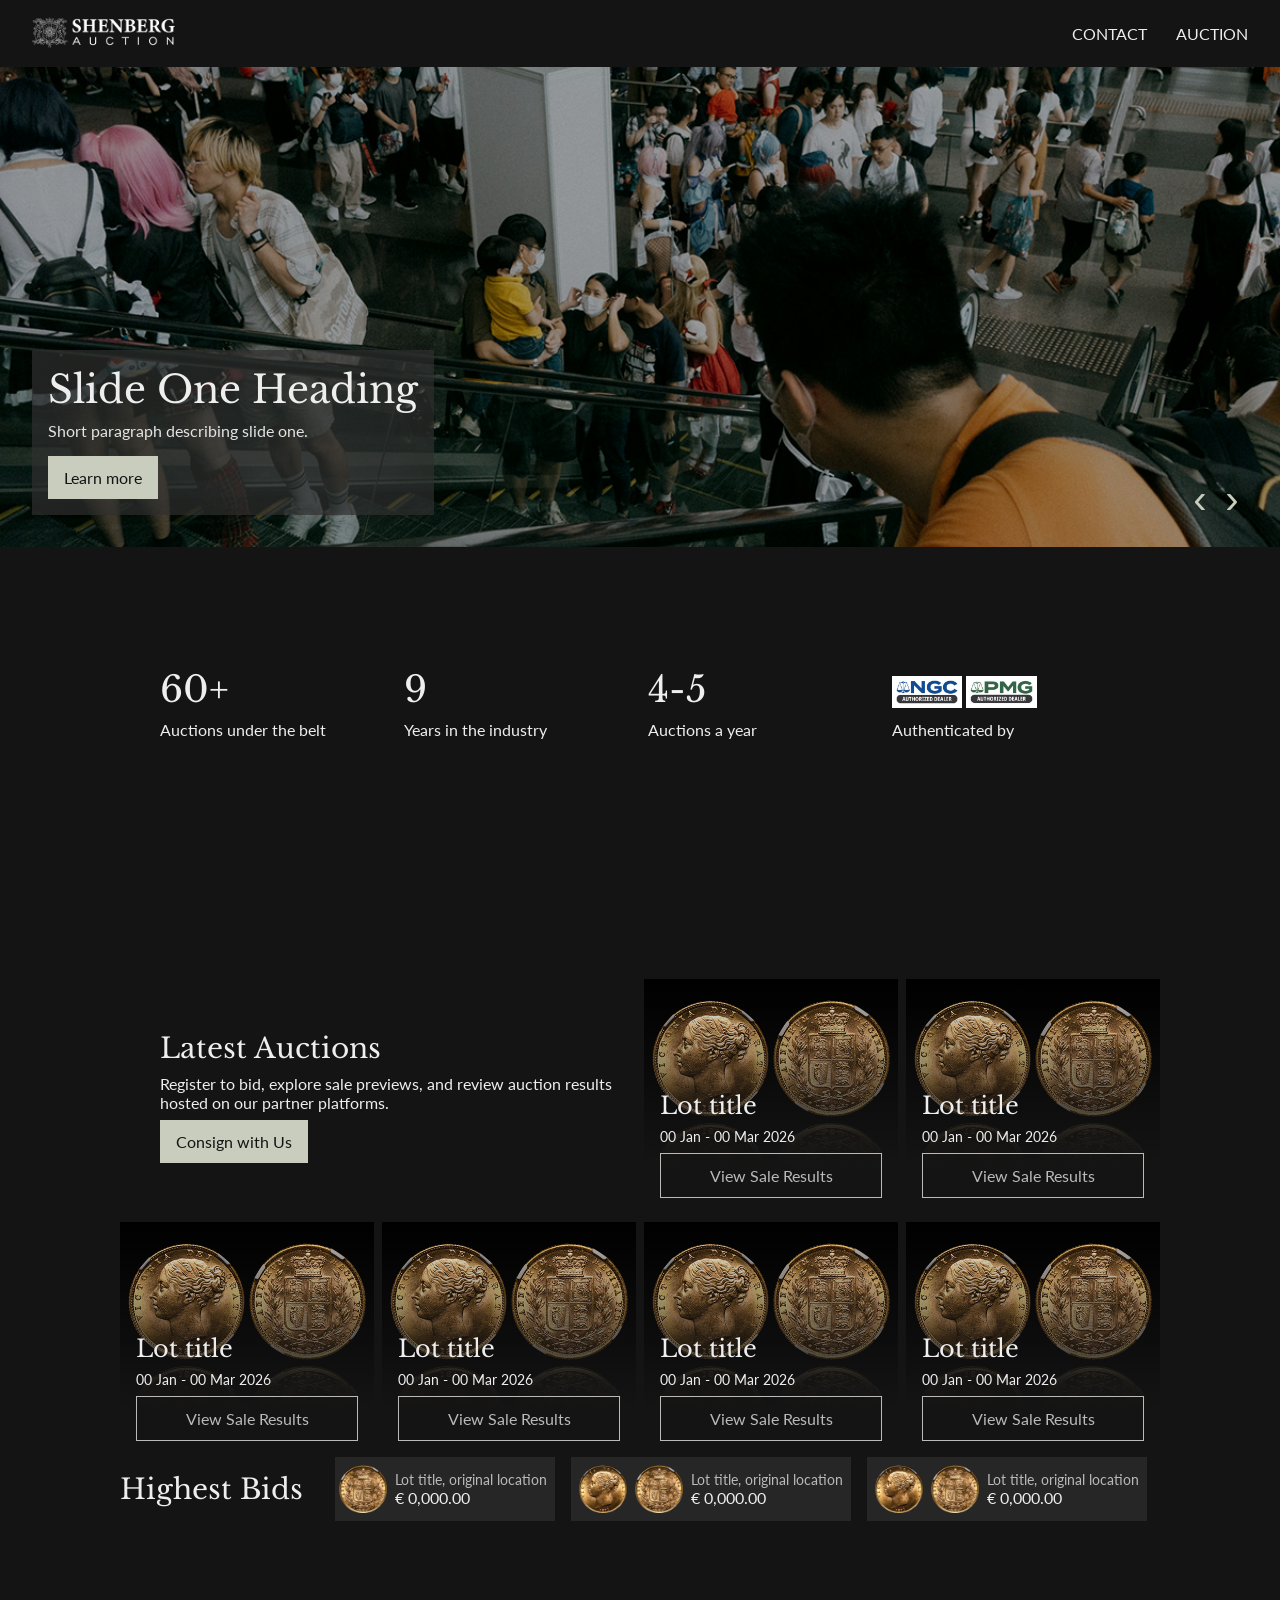
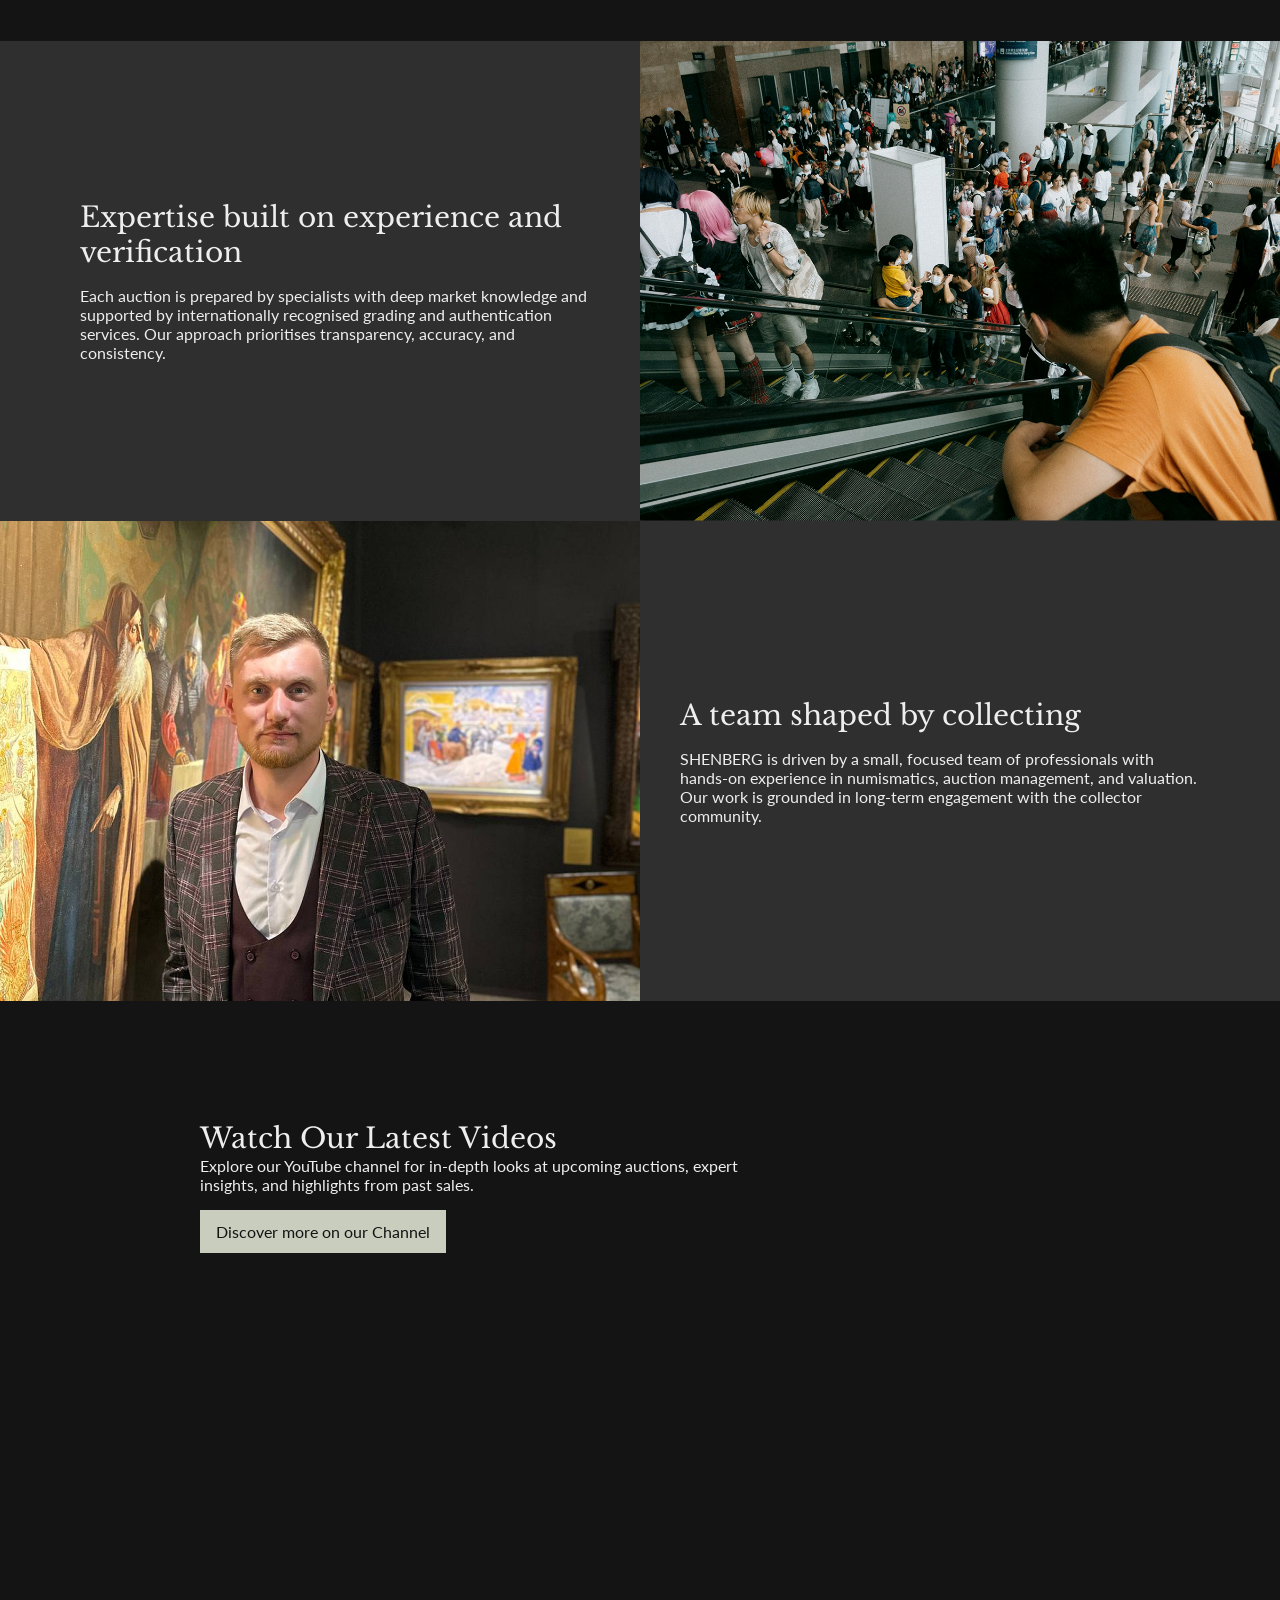
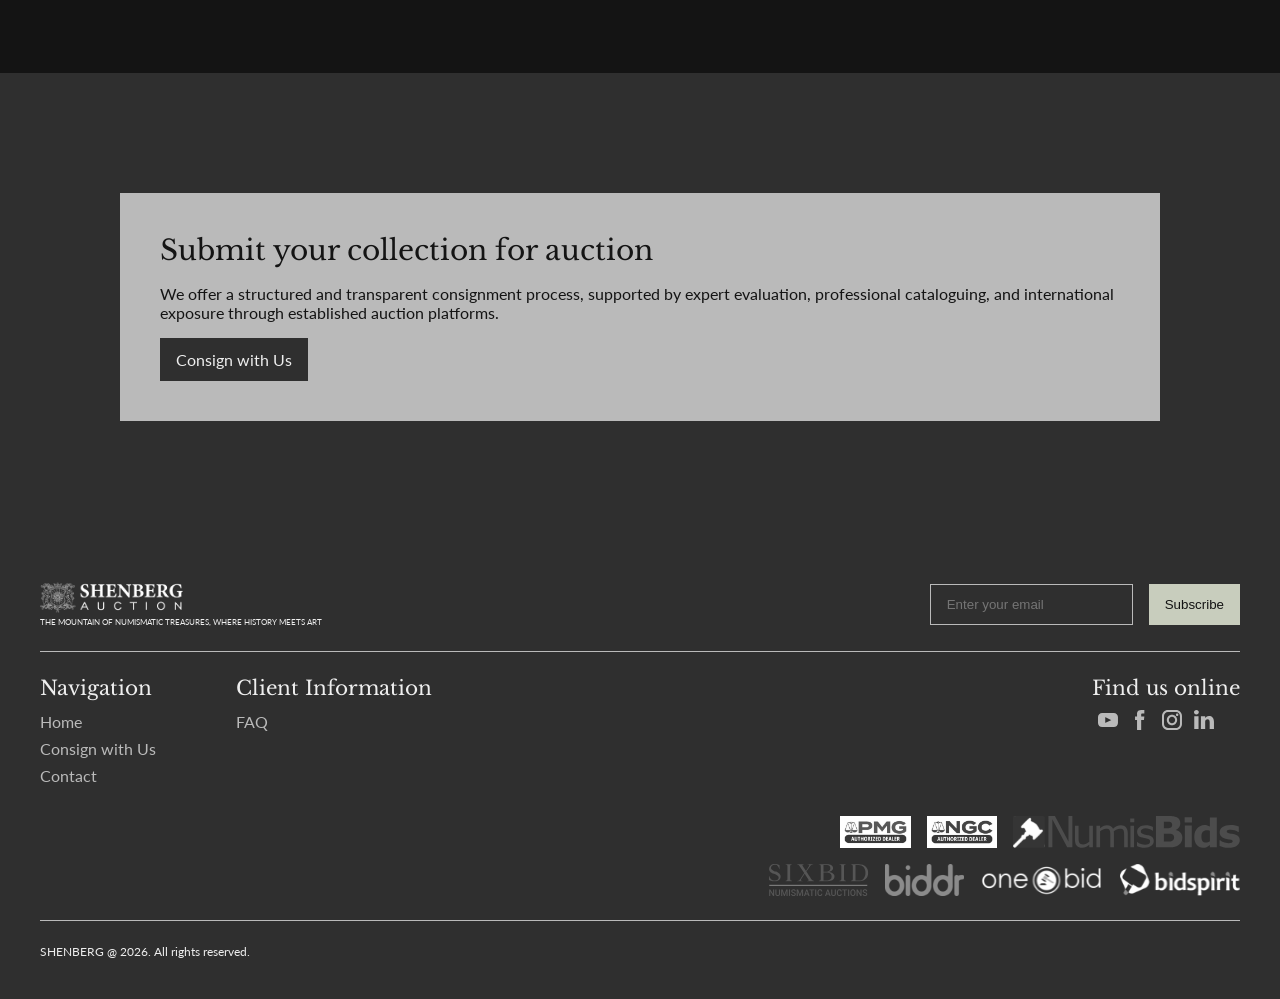
==== index.html @ 80718fc0 "first commit" ====
<!doctype html>
<html lang="en">
  <head>
    <meta charset="UTF-8" />
    <meta name="viewport" content="width=device-width, initial-scale=1.0" />
    <title>SHENBERG Auction - Home page</title>

    <link rel="stylesheet" href="/assets/stylesheet.css" />
    <link rel="stylesheet" href="/assets/home.css" />

    <script src="/assets/index.js" defer></script>
  </head>
  <body>
    <nav>
      <a href="/index.html">
        <img
          src="/assets/images/shenberg-logo.png"
          class="logo"
          alt="SHENBERG Auction Logo"
        />
      </a>
      <div>
        <a class="menu-link" href="/contact.html">Contact</a>
        <a
          class="menu-link"
          href="https://auction.coinstore.lv/"
          target="_blank"
          rel="noopener noreferrer"
          >Auction</a
        >
      </div>
    </nav>

    <!-- head banner slider -->
    <section class="banner-sec">
      <div class="slider" aria-roledescription="carousel">
        <div class="slides">
          <div class="slide">
            <div class="slide-content">
              <h2>Slide One Heading</h2>
              <p>Short paragraph describing slide one.</p>
              <a class="btn btn-light" href="/contact.html">Learn more</a>
            </div>
          </div>

          <div class="slide">
            <div class="slide-content">
              <h2>Slide Two Heading</h2>
              <p>Short paragraph describing slide two.</p>
              <a class="btn btn-light" href="/contact.html">Learn more</a>
            </div>
          </div>

          <div class="slide">
            <div class="slide-content">
              <h2>Slide Three Heading</h2>
              <p>Short paragraph describing slide three.</p>
              <a class="btn btn-light" href="/contact.html">Read More</a>
            </div>
          </div>
        </div>
        <div class="">
          <button class="arrow prev" aria-label="Previous slide">‹</button>
          <button class="arrow next" aria-label="Next slide">›</button>
        </div>
      </div>
    </section>
    <!-- marketing facts -->
    <section class="marketing-sec">
      <div class="marketing-wrapper max-width">
        <div>
          <h2>60+</h2>
          <p>Auctions under the belt</p>
        </div>
        <div>
          <h2>9</h2>
          <p>Years in the industry</p>
        </div>
        <div>
          <h2>4-5</h2>
          <p>Auctions a year</p>
        </div>
        <div>
          <div>
            <img class="auth-img" src="/assets/images/ngc-logo.png" alt="" />
            <img class="auth-img" src="/assets/images/pmg-logo.png" alt="" />
          </div>
          <p>Authenticated by</p>
        </div>
      </div>
    </section>
    <!-- latest auctions -->
    <section class="latest-auctions-sec">
      <div class="auctions max-width">
        <div class="auctions-desc">
          <h3>Latest Auctions</h3>
          <p>
            Register to bid, explore sale previews, and review auction results
            hosted on our partner platforms.
          </p>
          <a class="btn btn-light" href="/contact.html">Consign with Us</a>
        </div>
        <div class="auction-card">
          <div class="card-contents">
            <h4>Lot title</h4>
            <p class="date">00 Jan - 00 Mar 2026</p>
            <a class="btn btn-bordered" href="#">View Sale Results</a>
          </div>
        </div>
        <div class="auction-card">
          <div class="card-contents">
            <h4>Lot title</h4>
            <p class="date">00 Jan - 00 Mar 2026</p>
            <a class="btn btn-bordered" href="#">View Sale Results</a>
          </div>
        </div>
        <div class="auction-card">
          <div class="card-contents">
            <h4>Lot title</h4>
            <p class="date">00 Jan - 00 Mar 2026</p>
            <a class="btn btn-bordered" href="#">View Sale Results</a>
          </div>
        </div>
        <div class="auction-card">
          <div class="card-contents">
            <h4>Lot title</h4>
            <p class="date">00 Jan - 00 Mar 2026</p>
            <a class="btn btn-bordered" href="#">View Sale Results</a>
          </div>
        </div>
        <div class="auction-card">
          <div class="card-contents">
            <h4>Lot title</h4>
            <p class="date">00 Jan - 00 Mar 2026</p>
            <a class="btn btn-bordered" href="#">View Sale Results</a>
          </div>
        </div>
        <div class="auction-card">
          <div class="card-contents">
            <h4>Lot title</h4>
            <p class="date">00 Jan - 00 Mar 2026</p>
            <a class="btn btn-bordered" href="#">View Sale Results</a>
          </div>
        </div>
      </div>
      <!-- highest bids -->
      <div class="highest-bids-sec max-width">
        <h3>Highest Bids</h3>
        <div class="bid-slider" id="bidSlider">
          <div class="bid-card">
            <img src="assets/images/coin-front.png" alt="" />
            <img src="assets/images/coin-back.png" alt="" />
            <div class="lot-info">
              <p class="sm-grey">Lot title, original location</p>
              <p>€ 0,000.00</p>
            </div>
          </div>
          <div class="bid-card">
            <img src="assets/images/coin-front.png" alt="" />
            <img src="assets/images/coin-back.png" alt="" />
            <div class="lot-info">
              <p class="sm-grey">Lot title, original location</p>
              <p>€ 0,000.00</p>
            </div>
          </div>
          <div class="bid-card">
            <img src="assets/images/coin-front.png" alt="" />
            <img src="assets/images/coin-back.png" alt="" />
            <div class="lot-info">
              <p class="sm-grey">Lot title, original location</p>
              <p>€ 0,000.00</p>
            </div>
          </div>
          <div class="bid-card">
            <img src="assets/images/coin-front.png" alt="" />
            <img src="assets/images/coin-back.png" alt="" />
            <div class="lot-info">
              <p class="sm-grey">Lot title, original location</p>
              <p>€ 0,000.00</p>
            </div>
          </div>
          <div class="bid-card">
            <img src="assets/images/coin-front.png" alt="" />
            <img src="assets/images/coin-back.png" alt="" />
            <div class="lot-info">
              <p class="sm-grey">Lot title, original location</p>
              <p>€ 0,000.00</p>
            </div>
          </div>
          <div class="bid-card">
            <img src="assets/images/coin-front.png" alt="" />
            <img src="assets/images/coin-back.png" alt="" />
            <div class="lot-info">
              <p class="sm-grey">Lot title, original location</p>
              <p>€ 0,000.00</p>
            </div>
          </div>
          <div class="bid-card">
            <img src="assets/images/coin-front.png" alt="" />
            <img src="assets/images/coin-back.png" alt="" />
            <div class="lot-info">
              <p class="sm-grey">Lot title, original location</p>
              <p>€ 0,000.00</p>
            </div>
          </div>
        </div>
      </div>

      <div class="bids-wrapper"></div>
    </section>
    <!-- company information -->
    <section class="company-info-sec">
      <div class="info-row">
        <div class="info-wrapper left-aligned">
          <h3>Expertise built on experience and verification</h3>
          <p>
            Each auction is prepared by specialists with deep market knowledge
            and supported by internationally recognised grading and
            authentication services. Our approach prioritises transparency,
            accuracy, and consistency.
          </p>
        </div>
        <div class="info-img-wrapper">
          <img class="info-img" src="assets/images/placeholder.png" alt="" />
        </div>
      </div>
      <div class="info-row">
        <div class="info-img-wrapper">
          <img class="info-img" src="assets/images/Rihard-photo.png" alt="" />
        </div>
        <div class="info-wrapper right-aligned">
          <h3>A team shaped by collecting</h3>
          <p>
            SHENBERG is driven by a small, focused team of professionals with
            hands-on experience in numismatics, auction management, and
            valuation. Our work is grounded in long-term engagement with the
            collector community.
          </p>
        </div>
      </div>
    </section>
    <!-- youtube videos -->
    <section class="youtube-videos-sec">
      <div class="yt-videos-wrapper max-width">
        <div class="yt-desc-wrapper">
          <h3>Watch Our Latest Videos</h3>
          <p>
            Explore our YouTube channel for in-depth looks at upcoming auctions,
            expert insights, and highlights from past sales.
          </p>
          <a class="btn btn-light" href="/contact.html"
            >Discover more on our Channel</a
          >
        </div>
        <div class="video-snippet-wrapper">
          <iframe
            src="https://www.youtube.com/embed/ZHNC6izIg6c?si=sYlasyvZeLrgYnhB&amp;controls=0"
            title="YouTube video player"
            frameborder="0"
            allow="
              accelerometer;
              autoplay;
              clipboard-write;
              encrypted-media;
              gyroscope;
              picture-in-picture;
              web-share;
            "
            referrerpolicy="strict-origin-when-cross-origin"
            allowfullscreen
          ></iframe>
        </div>
        <div class="video-snippet-wrapper">
          <iframe
            src="https://www.youtube.com/embed/eyvpn9r1FHo?si=mglhvfYnl5RnS8dA&amp;controls=0"
            title="YouTube video player"
            frameborder="0"
            allow="
              accelerometer;
              autoplay;
              clipboard-write;
              encrypted-media;
              gyroscope;
              picture-in-picture;
              web-share;
            "
            referrerpolicy="strict-origin-when-cross-origin"
            allowfullscreen
          ></iframe>
        </div>
        <div class="video-snippet-wrapper">
          <iframe
            src="https://www.youtube.com/embed/p92a-l9Dnpk?si=xdqcbHHra8RPSrEC&amp;controls=0"
            title="YouTube video player"
            frameborder="0"
            allow="
              accelerometer;
              autoplay;
              clipboard-write;
              encrypted-media;
              gyroscope;
              picture-in-picture;
              web-share;
            "
            referrerpolicy="strict-origin-when-cross-origin"
            allowfullscreen
          ></iframe>
        </div>
        <div class="video-snippet-wrapper">
          <iframe
            src="https://www.youtube.com/embed/kQdUKPJje2Y?si=yzWNK1DUfRvFGcFz&amp;controls=0"
            title="YouTube video player"
            frameborder="0"
            allow="
              accelerometer;
              autoplay;
              clipboard-write;
              encrypted-media;
              gyroscope;
              picture-in-picture;
              web-share;
            "
            referrerpolicy="strict-origin-when-cross-origin"
            allowfullscreen
          ></iframe>
        </div>
        <!-- <div class="video-snippet-wrapper">
          <iframe
            src="https://www.youtube.com/watch?v=ZHNC6izIg6c"
            frameborder="0"
          ></iframe>
        </div>
        <div class="video-snippet-wrapper">
          <iframe
            src="https://www.youtube.com/watch?v=ZHNC6izIg6c"
            frameborder="0"
          ></iframe>
        </div>
        <div class="video-snippet-wrapper">
          <iframe
            src="https://www.youtube.com/watch?v=ZHNC6izIg6c"
            frameborder="0"
          ></iframe>
        </div> -->
      </div>
    </section>
    <!-- cta -->
    <section class="cta-sec">
      <div class="cta-wrapper max-width">
        <h3>Submit your collection for auction</h3>
        <p>
          We offer a structured and transparent consignment process, supported
          by expert evaluation, professional cataloguing, and international
          exposure through established auction platforms.
        </p>
        <a class="btn btn-dark" href="/contact.html">Consign with Us</a>
      </div>
    </section>

    <!-- footer -->
    <footer>
      <div class="footer-top">
        <div class="footer-logo-wrapper">
          <img
            src="assets/images/shenberg-logo.png"
            class="logo"
            alt="Shenberg Logo"
          />
          <p class="slogan">
            The mountain of numismatic treasures, where history meets art
          </p>
        </div>
        <div class="footer-email-wrapper">
          <p></p>
          <form action="#" class="footer-form">
            <input
              type="email"
              placeholder="Enter your email"
              class="email-input"
            />
            <input type="submit" value="Subscribe" class="btn btn-light" />
          </form>
        </div>
      </div>
      <div class="divider"></div>
      <div class="footer-nav">
        <div class="footer-nav-left">
          <div class="footer-nav-links">
            <h5>Navigation</h5>
            <a href="/index.html">Home</a>
            <a href="/consign.html">Consign with Us</a>
            <a href="/contact.html">Contact</a>
          </div>
          <div class="footer-nav-links">
            <h5>Client Information</h5>
            <a href="/faq.html">FAQ</a>
          </div>
        </div>
        <div class="footer-nav-right">
          <div class="social-links">
            <h5>Find us online</h5>
            <div>
              <a
                href="https://www.youtube.com/@shenberg_auction "
                target="_blank"
                rel="noopener noreferrer"
              >
                <img src="assets/images/socials/youtube.svg" alt="" />
              </a>
              <a
                href="https://www.facebook.com/coinmk"
                target="_blank"
                rel="noopener noreferrer"
              >
                <img src="assets/images/socials/facebook.svg" alt="" />
              </a>
              <a
                href="https://www.instagram.com/shenberg_auction/"
                target="_blank"
                rel="noopener noreferrer"
              >
                <img src="assets/images/socials/instagram.svg" alt="" />
              </a>
              <a
                href="https://www.linkedin.com/company/shenberg-auction/ "
                target="_blank"
                rel="noopener noreferrer"
              >
                <img src="assets/images/socials/linkedin.svg" alt="" />
              </a>
            </div>
          </div>
          <div class="footer-company-logos">
            <img src="assets/images/pmg-logo.png" alt="" />
            <img src="assets/images/ngc-logo.png" alt="" />
            <img src="assets/images/socials/numisbids-logo.svg" alt="" />
            <img src="assets/images/socials/sixbid-logo.svg" alt="" />
            <img src="assets/images/socials/biddr-logo.svg" alt="" />
            <img src="assets/images/socials/onebid-logo.svg" alt="" />
            <img src="assets/images/socials/bidspirit-logo.svg" alt="" />
          </div>
        </div>
      </div>
      <div class="divider"></div>
      <div class="footer-bottom">
        <p>SHENBERG @ 2026. All rights reserved.</p>
      </div>
    </footer>
  </body>
</html>
---- assets/stylesheet.css ----
@import url("https://fonts.googleapis.com/css2?family=Lato:ital,wght@0,100;0,300;0,400;0,700;0,900;1,100;1,300;1,400;1,700;1,900&family=Libre+Baskerville:ital,wght@0,400..700;1,400..700&display=swap");

:root {
  --primary-white: #eeeeee;
  --primary-black: #141414;
  --dark-grey: #2f2f2f;
  --light-grey: #bababa;
  --light-green: #c8cdbd;
  --grey-see-through: #2f2f2faf;

  --ff-heading: "Libre Baskerville", serif;
  --ff-body: "Lato", sans-serif;
}

* {
  margin: 0;
  padding: 0;
  box-sizing: border-box;
  text-decoration: none;
  border: none;
  background: none;
  border-radius: 0;
}

h1,
h2,
h3,
h4,
h5,
h6 {
  font-family: var(--ff-heading);
  color: var(--primary-white);
  font-weight: 400;
}

h1 {
  font-size: 3.75rem;
}

h2 {
  font-size: 2.25rem;
}

h3 {
  font-size: 1.75rem;
}

h4 {
  font-size: 1.5rem;
}

h5 {
  font-size: 1.25rem;
}

p,
span,
a,
li {
  font-size: 1rem;
  font-family: var(--ff-body);
  color: var(--primary-white);
}

.light {
  color: var(--light-green);
}

.dark {
  color: var(--primary-black);
}

nav {
  display: flex;
  justify-content: space-between;
  align-items: center;
  padding: 1rem 2rem;
  background-color: var(--primary-black);

  font-family: var(--ff-heading);
}

.logo {
  height: 2rem;
  width: auto;
}

.menu-link {
  text-transform: uppercase;
  color: var(--primary-white);
  margin-left: 1.5rem;
}

header {
  display: flex;
  flex-direction: column;
  gap: 1rem;
}

section {
  width: 100%;
}

.max-width {
  max-width: 1200px;
  margin: 0 auto;
}

.btn {
  display: flex;
  justify-content: center;
  align-items: center;
  padding: 0.75rem 1rem;
  text-decoration: none;
  width: fit-content;
}

.btn-light {
  background: var(--light-green);
  color: var(--primary-black);
}

.btn-dark {
  background: var(--dark-grey);
  color: var(--primary-white);
}

.btn-bordered {
  background-color: transparent;
  border: 1px solid var(--light-grey);
  color: var(--light-grey);
}

.sm-grey {
  color: var(--light-grey);
  font-size: 0.875rem;
}

footer {
  background-color: var(--dark-grey);
  padding: 2.5rem;
}

.footer-form {
  display: flex;
  gap: 1rem;
}

.email-input {
  padding: 0.75rem 1rem;
  width: 100%;
  background-color: transparent;
  border: 1px solid var(--light-grey);
  color: var(--primary-white);
}

.divider {
  height: 0.5px;
  width: 100%;
  background-color: var(--light-grey);
  margin: 1.5rem 0;
}

.footer-top {
  display: flex;
  justify-content: space-between;
  align-items: center;
}

.slogan {
  text-transform: uppercase;
  font-size: 0.5rem;
}

.footer-nav {
  display: flex;
  justify-content: space-between;
}

.footer-nav-left {
  display: flex;
  gap: 5rem;
}

.footer-nav-links {
  display: flex;
  flex-direction: column;
  > h5 {
    margin-bottom: 0.75rem;
  }

  > a {
    margin-bottom: 0.5rem;
    color: var(--light-grey);
  }
}

.footer-nav-right {
  display: flex;
  flex-direction: column;
  align-items: flex-end;

  gap: 5rem;
  max-width: 480px;
  margin-left: 2.5rem;
}

.social-links {
  display: flex;
  flex-direction: column;
  width: fit-content;

  > h5 {
    margin-bottom: 0.5rem;
    width: fit-content;
  }

  > div {
    width: fit-content;

    > a > img {
      height: 1.5rem;
      width: auto;
      margin-left: 0.25rem;
    }
  }
}

.footer-company-logos {
  display: flex;
  flex-wrap: wrap;
  gap: 1rem;
  justify-content: flex-end;

  > img {
    height: 2rem;
    width: auto;
    filter: grayscale(100%);
  }
  > img:hover {
    filter: grayscale(0%);
  }
}

.footer-bottom {
  > p {
    font-size: 0.75rem;
  }
}
---- assets/home.css ----
/* Banner slider styles */
.banner-sec {
  width: 100%;
}

.slider {
  position: relative;
  overflow: hidden;
  height: 30rem;
  min-height: 320px;
}

.slides {
  display: flex;
  width: 100%;
  height: 100%;
  transition: transform 0.6s ease-in-out;
}

.slide {
  flex: 0 0 100%;
  background-image: url("/assets/images/placeholder.png");
  background-repeat: no-repeat;
  background-size: cover;
  background-position: center;
  position: relative;
  display: flex;
  align-items: end;
  padding: 2rem;
}

.slide::before {
  content: "";
  position: absolute;
  inset: 0;
  background: rgba(0, 0, 0, 0.35);
}

.slide-content {
  position: relative;
  z-index: 2;
  max-width: 720px;
  padding: 1rem;
  color: var(--primary-white);
  background-color: var(--grey-see-through);

  display: flex;
  flex-direction: column;
}

.slide-content h2 {
  font-size: clamp(1.5rem, 3vw, 2.5rem);
  margin-bottom: 0.5rem;
}

.slide-content p {
  margin-bottom: 1rem;
  color: var(--primary-white);
  opacity: 0.95;
}

.arrow {
  position: absolute;
  bottom: 2rem;
  right: 2rem;
  z-index: 3;
  color: var(--light-green);
  width: 2rem;
  height: 2rem;
  display: flex;
  align-items: center;
  justify-content: center;
  cursor: pointer;
  font-size: 2.5rem;
}

.arrow.prev {
  right: 4rem;
}

.arrow.next {
  right: 2rem;
}

@media (max-width: 720px) {
  .slide-content {
    padding: 1rem;
    margin-left: 4%;
  }
  .arrow {
    /* width: 38px;
    height: 38px;
    font-size: 1.25rem; */
  }
  .slider {
    height: 46vh;
  }
}

/* marketing section */

.marketing-sec {
  background-image: url("/assets/images/bg-pattern-light.png");
  background-color: var(--primary-black);
  background-size: cover;
}

.marketing-wrapper {
  display: grid;
  grid-template-columns: repeat(4, 1fr);
  gap: 1rem;
  padding: 7.5rem;

  > div {
    display: flex;
    flex-direction: column;
    gap: 0.5rem;
    justify-content: flex-end;
  }
}

.auth-img {
  height: 2rem;
}

/* latest auctions section */
.latest-auctions-sec {
  background-color: var(--primary-black);
  padding: 7.5rem;
}

.auctions {
  display: grid;
  grid-template-columns: repeat(4, 1fr);
  justify-content: space-between;
  gap: 0.5rem;
  align-items: center;
}

.auctions-desc {
  display: flex;
  flex-direction: column;
  gap: 0.5rem;
  padding-left: 2.5rem;

  grid-column: span 2;
}

.auction-card {
  background:
    linear-gradient(180deg, rgba(20, 20, 20, 0) 0%, #141414 79.33%),
    url("/assets/images/coins-black-bg.png") center/cover;

  padding: 1rem;
  color: var(--light-grey);
}

.card-contents {
  width: 100%;
  display: flex;
  flex-direction: column;
  gap: 0.5rem;
  margin-top: 6rem;
  > .btn {
    width: 100%;
  }
}

.date {
  font-size: 0.875rem;
}

.bids-wrapper {
  display: flex;
  flex-direction: column;
  gap: 1rem;
}

/* highest bids section */
.highest-bids-sec {
  display: flex;
  width: 100%;
  align-items: center;
  gap: 2rem;
  > h3 {
    white-space: nowrap;
  }
}

.bid-slider {
  max-width: 100%;
  overflow: hidden;
  display: flex;
  gap: 1rem;
}

.bid-card {
  padding: 0.5rem;
  display: flex;
  align-items: center;
  gap: 0.5rem;
  background-color: var(--grey-see-through);

  > img {
    height: 3rem;
  }
}

.lot-info {
  max-width: 10rem;
  overflow: hidden;

  > p {
    white-space: nowrap;
    overflow: hidden;
    text-overflow: ellipsis;
  }
}

/* company information section */
.company-info-sec {
  background-color: var(--dark-grey);
}

.info-row {
  width: 100%;
  height: 30rem;
  display: grid;
  grid-template-columns: 1fr 1fr;
  align-items: center;
}

.info-wrapper {
  padding: 2.5rem;
  max-width: 600px;
  > h3 {
    margin-bottom: 1rem;
  }
}

.left-aligned {
  /* padding-left: 5rem; */
  margin-left: auto;
}

.right-aligned {
  /* padding-right: 5rem; */
  margin-right: auto;
}

.info-img-wrapper {
  width: 100%;
  height: 100%;
  overflow: hidden;
}

.info-img {
  width: 100%;
  height: 100%;
  object-fit: cover;
  object-position: center;
}

/* youtube videos section */
.youtube-videos-sec {
  background-color: var(--primary-black);
  padding: 7.5rem;
}

.yt-videos-wrapper {
  display: grid;
  grid-template-columns: repeat(3, 1fr);
  gap: 1.5rem;
}

.yt-desc-wrapper {
  grid-column: span 2;
  padding: 0 2.5rem 0 5rem;
}

.yt-desc-wrapper p {
  margin-bottom: 1rem;
}

.video-snippet-wrapper {
  width: 100%;

  > iframe {
    width: 100%;
    height: 200px;
  }
}

.cta-sec {
  background-image: url("/assets/images/bg-pattern-dark.png");
  background-color: var(--dark-grey);
  background-size: cover;
  padding: 7.5rem;
}

.cta-wrapper {
  background-color: var(--light-grey);
  padding: 2.5rem;
  > h3,
  p {
    color: var(--primary-black);
    margin-bottom: 1rem;
  }
}
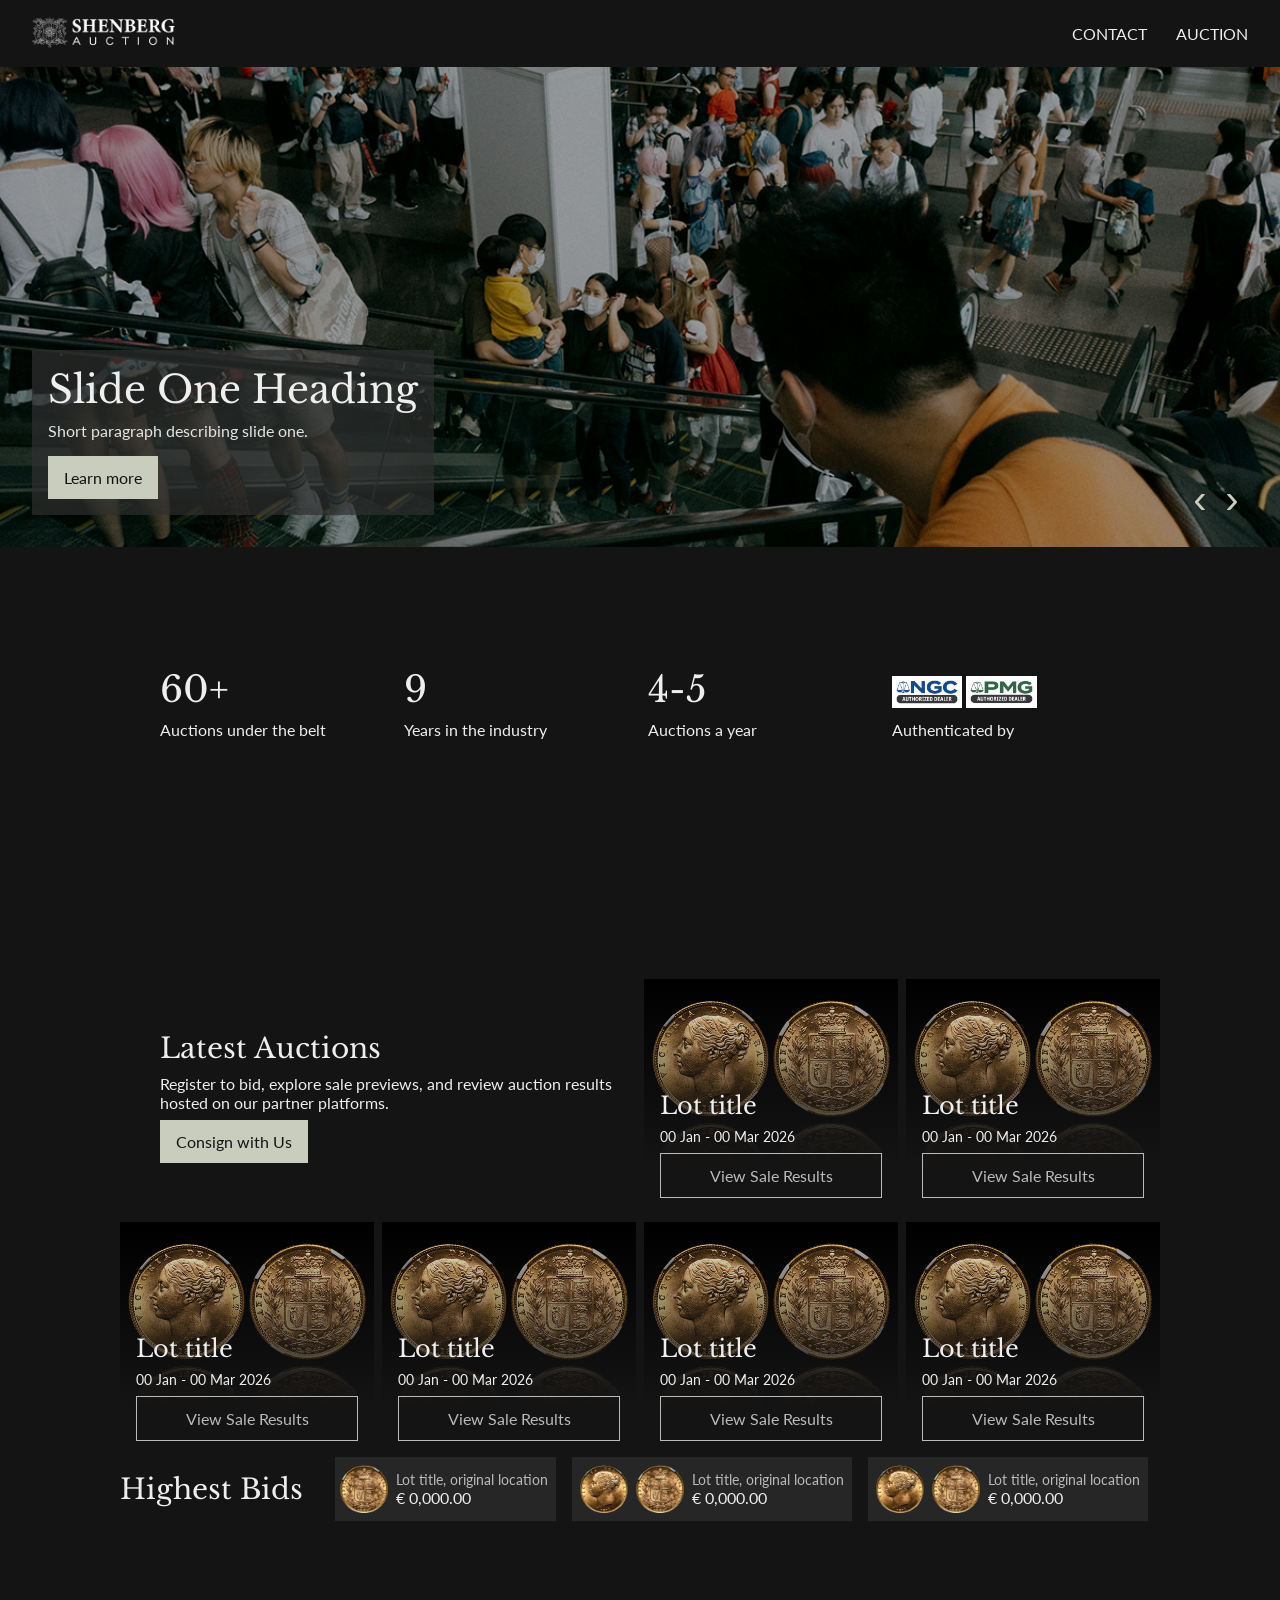
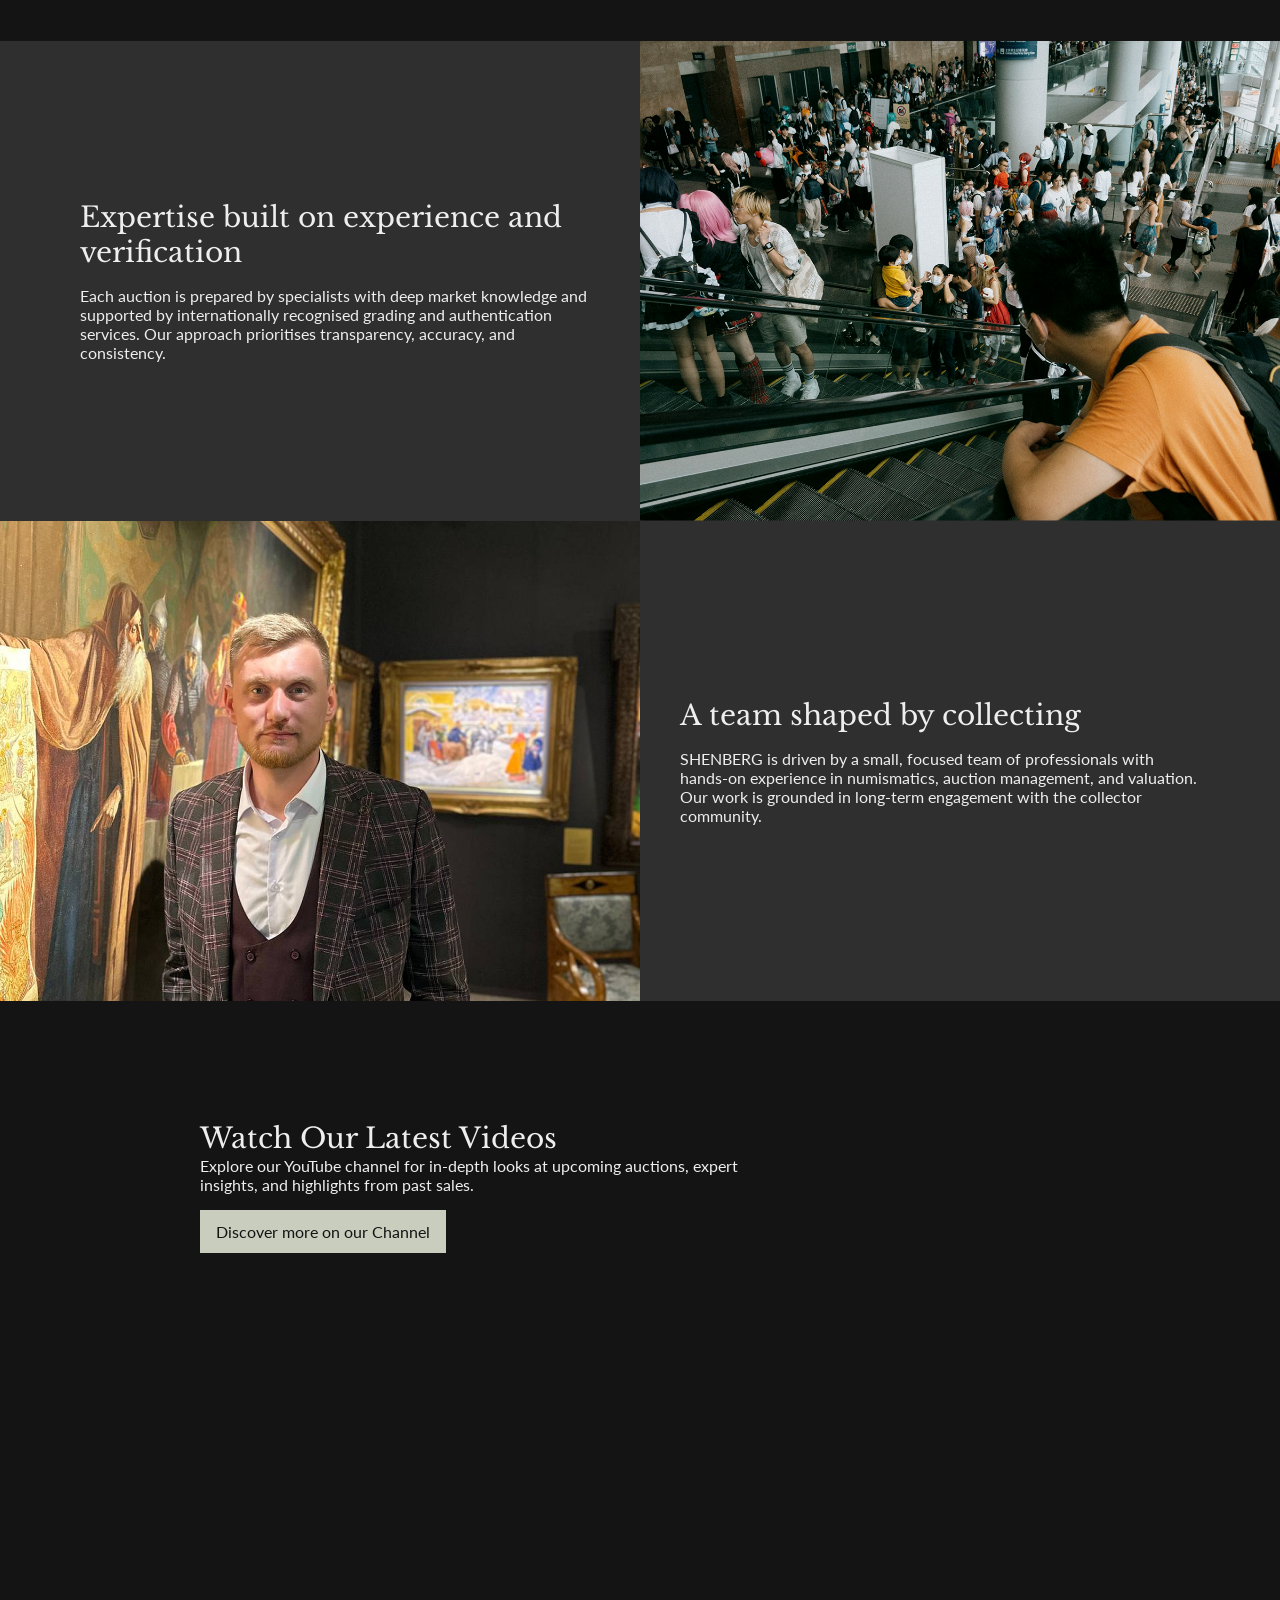
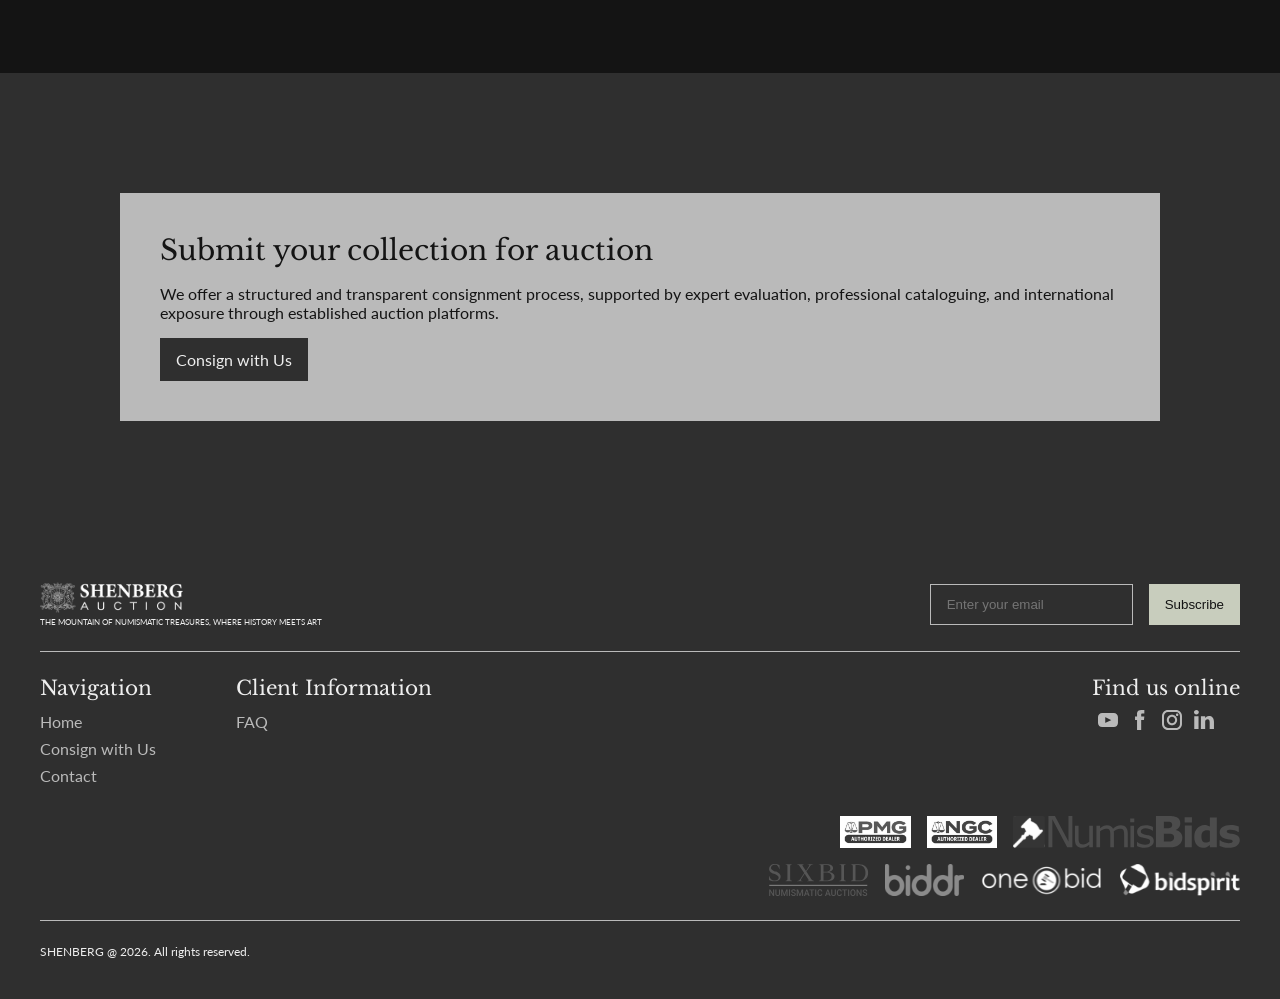
==== commit b74b0fa2: "test" ====
--- a/index.html
+++ b/index.html
@@ -26,8 +26,7 @@
           href="https://auction.coinstore.lv/"
           target="_blank"
           rel="noopener noreferrer"
-          >Auction</a
-        >
+          >Auction</a>
       </div>
     </nav>
 
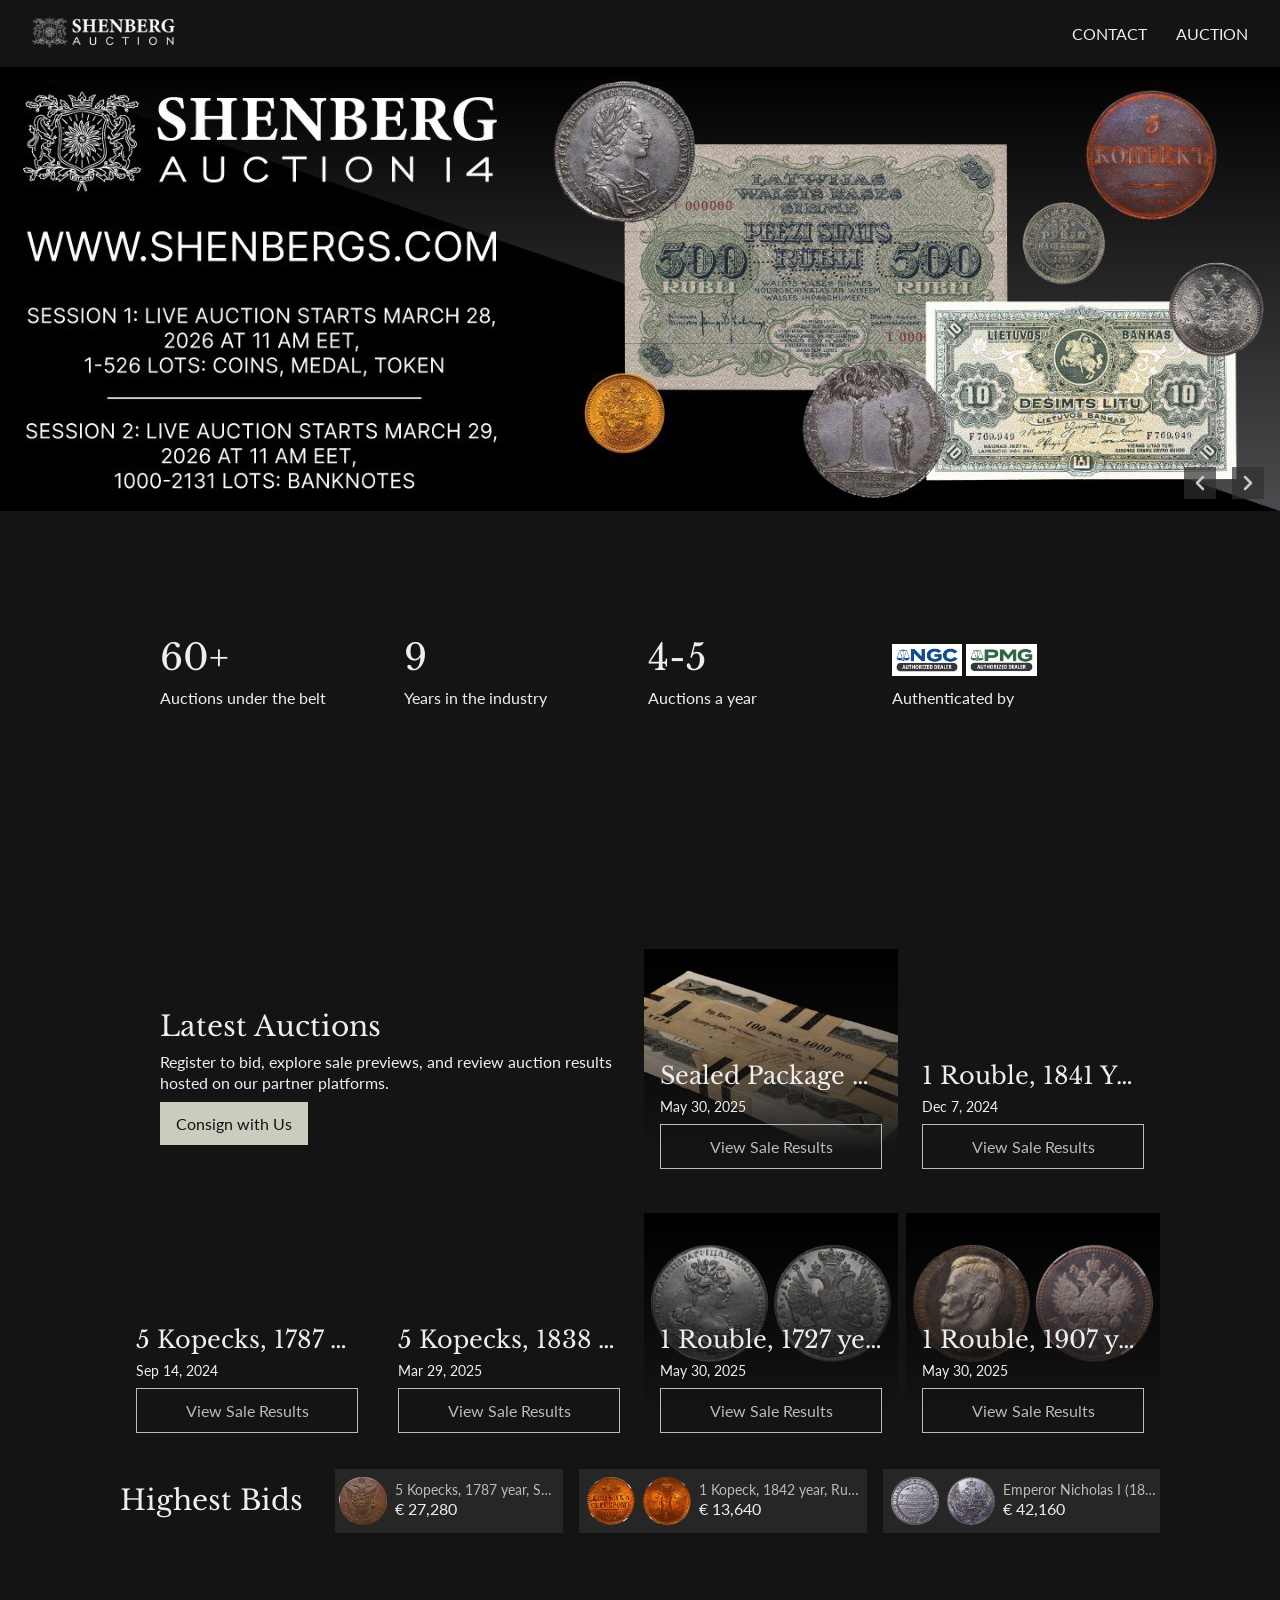
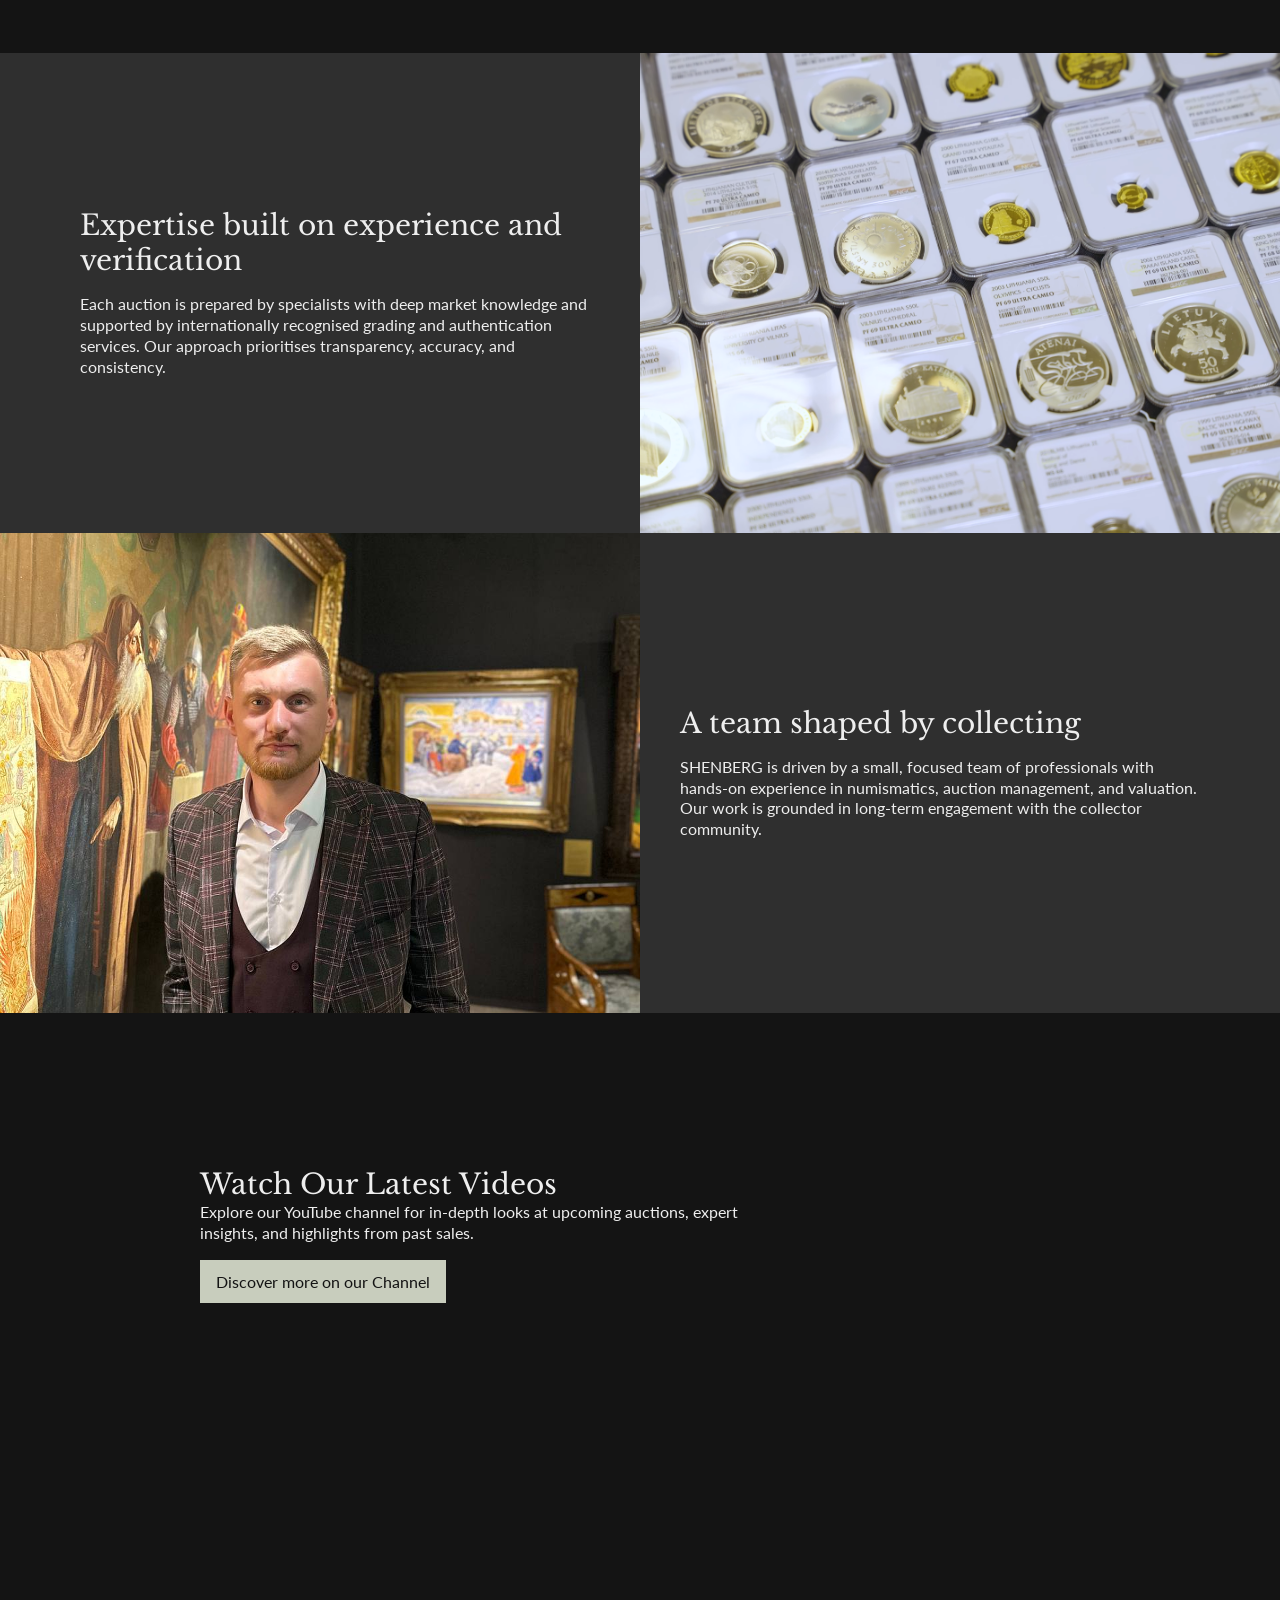
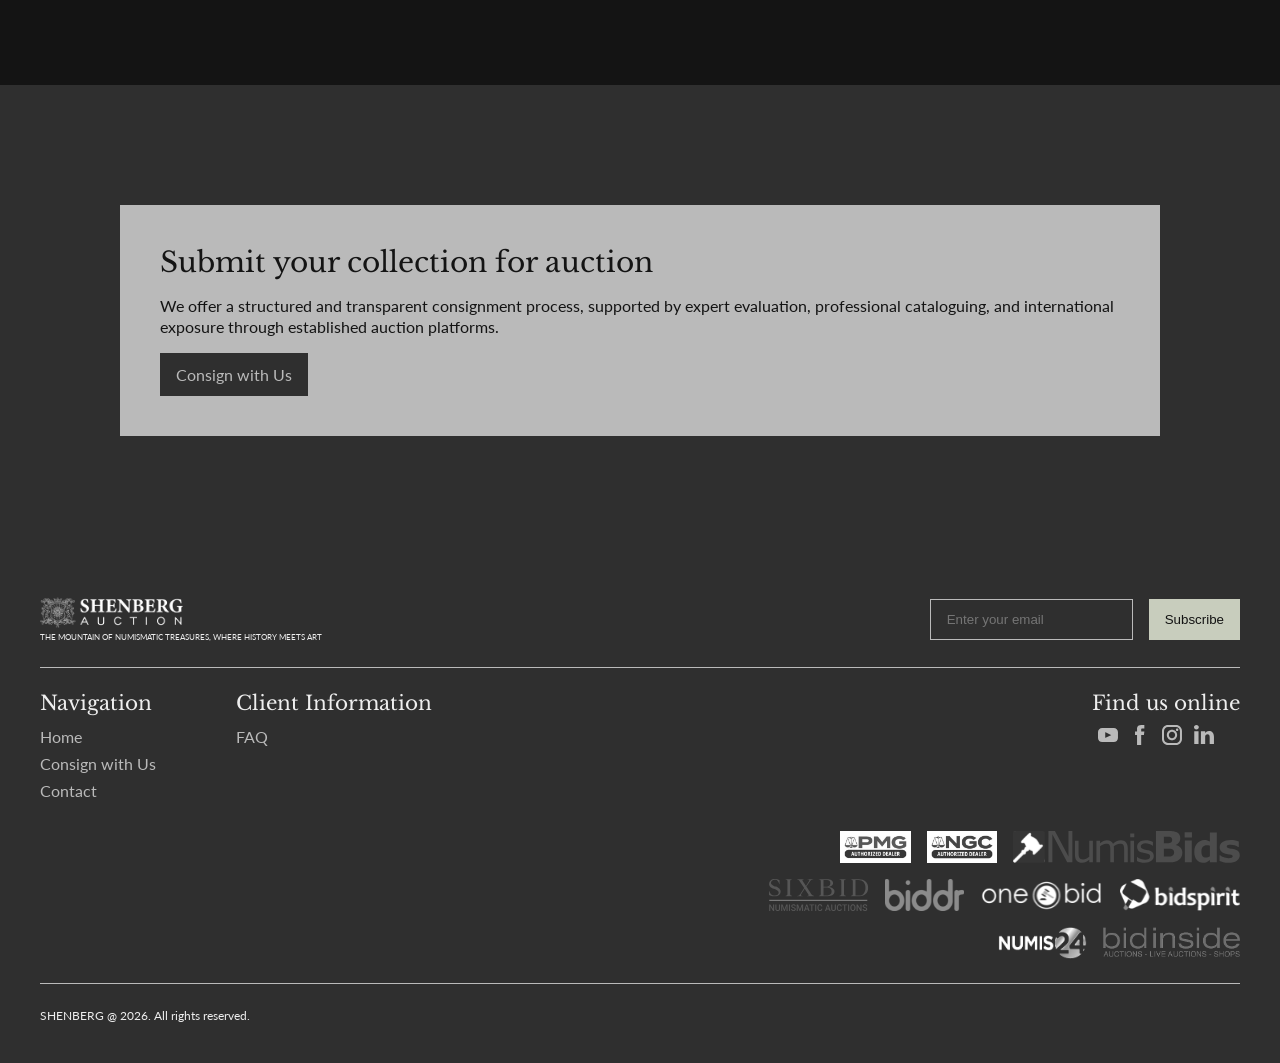
==== commit 0a70d64c: "updates: link fixes, consignment page styling, added logos" ====
--- a/index.html
+++ b/index.html
@@ -4,6 +4,21 @@
     <meta charset="UTF-8" />
     <meta name="viewport" content="width=device-width, initial-scale=1.0" />
     <title>SHENBERG Auction - Home page</title>
+
+    <!-- Google tag (gtag.js) -->
+    <script
+      async
+      src="https://www.googletagmanager.com/gtag/js?id=AW-18035941788"
+    ></script>
+    <script>
+      window.dataLayer = window.dataLayer || [];
+      function gtag() {
+        dataLayer.push(arguments);
+      }
+      gtag("js", new Date());
+
+      gtag("config", "AW-18035941788");
+    </script>
 
     <link rel="stylesheet" href="/assets/stylesheet.css" />
     <link rel="stylesheet" href="/assets/home.css" />
@@ -23,10 +38,11 @@
         <a class="menu-link" href="/contact.html">Contact</a>
         <a
           class="menu-link"
-          href="https://auction.coinstore.lv/"
+          href="https://auction.shenbergs.com/"
           target="_blank"
           rel="noopener noreferrer"
-          >Auction</a>
+          >Auction</a
+        >
       </div>
     </nav>
 
@@ -34,33 +50,46 @@
     <section class="banner-sec">
       <div class="slider" aria-roledescription="carousel">
         <div class="slides">
-          <div class="slide">
-            <div class="slide-content">
-              <h2>Slide One Heading</h2>
-              <p>Short paragraph describing slide one.</p>
-              <a class="btn btn-light" href="/contact.html">Learn more</a>
-            </div>
-          </div>
-
-          <div class="slide">
-            <div class="slide-content">
-              <h2>Slide Two Heading</h2>
-              <p>Short paragraph describing slide two.</p>
-              <a class="btn btn-light" href="/contact.html">Learn more</a>
-            </div>
-          </div>
-
-          <div class="slide">
-            <div class="slide-content">
-              <h2>Slide Three Heading</h2>
-              <p>Short paragraph describing slide three.</p>
-              <a class="btn btn-light" href="/contact.html">Read More</a>
-            </div>
-          </div>
-        </div>
-        <div class="">
-          <button class="arrow prev" aria-label="Previous slide">‹</button>
-          <button class="arrow next" aria-label="Next slide">›</button>
+          <div class="slide slide-1">
+            <a
+              href="https://auction.shenbergs.com/auctions/5-2AI82H"
+              target="_blank"
+              rel="noopener noreferrer"
+              title="Click to see more"
+            >
+              <img src="assets/images/banners/Auction-banner.jpg" alt="" />
+            </a>
+          </div>
+
+          <div class="slide slide-2">
+            <a
+              href="https://www.facebook.com/mintedmnl/"
+              target="_blank"
+              rel="noopener noreferrer"
+              title="Click to see more"
+            >
+              <img src="assets/images/banners/MNL-summer-show.jpg" alt="" />
+            </a>
+          </div>
+
+          <div class="slide slide-3">
+            <a
+              href="https://www.muenzen-online.com/post/shenberg-14-auktion-e-live-mit-m%C3%BCnzen-medaillen-und-banknoten"
+              target="_blank"
+              rel="noopener noreferrer"
+              title="Click to see more"
+            >
+              <img src="assets/images/banners/Muenzen-banner.jpg" alt="" />
+            </a>
+          </div>
+        </div>
+        <div class="arro-div">
+          <button class="arrow prev" aria-label="Previous slide">
+            <img src="assets/images/icons/arrow.svg" alt="" />
+          </button>
+          <button class="arrow next" aria-label="Next slide">
+            <img src="assets/images/icons/arrow.svg" alt="" />
+          </button>
         </div>
       </div>
     </section>
@@ -99,46 +128,93 @@
           </p>
           <a class="btn btn-light" href="/contact.html">Consign with Us</a>
         </div>
-        <div class="auction-card">
+        <div class="auction-card lot-1">
           <div class="card-contents">
-            <h4>Lot title</h4>
-            <p class="date">00 Jan - 00 Mar 2026</p>
-            <a class="btn btn-bordered" href="#">View Sale Results</a>
-          </div>
-        </div>
-        <div class="auction-card">
+            <div>
+              <h4>
+                Sealed Package of 100 Uncirculated Banknotes, 1937, Russia
+              </h4>
+            </div>
+            <p class="date">May 30, 2025</p>
+            <a
+              class="btn btn-bordered"
+              href="https://auction.shenbergs.com/auctions/5-1SOTUJ/coinstore-e-live-10-auction-coins-medals-and-banknotes"
+              target="_blank"
+              rel="noopener noreferrer"
+            >
+              View Sale Results</a
+            >
+          </div>
+        </div>
+        <div class="auction-card lot-2">
           <div class="card-contents">
-            <h4>Lot title</h4>
-            <p class="date">00 Jan - 00 Mar 2026</p>
-            <a class="btn btn-bordered" href="#">View Sale Results</a>
-          </div>
-        </div>
-        <div class="auction-card">
+            <h4>
+              1 Rouble, 1841 Year, SPB, NG, Marriage of the Heir to the Throne,
+              Marriage of Grand Duke Alexander Nikolaevich, Russian Empire
+            </h4>
+            <p class="date">Dec 7, 2024</p>
+            <a
+              class="btn btn-bordered"
+              href="https://auction.shenbergs.com/auctions/5-1JCAL1/coinstore-e-live-7-auction-coins-medals-and-banknotes"
+              target="_blank"
+              rel="noopener noreferrer"
+              >View Sale Results</a
+            >
+          </div>
+        </div>
+        <div class="auction-card lot-3">
           <div class="card-contents">
-            <h4>Lot title</h4>
-            <p class="date">00 Jan - 00 Mar 2026</p>
-            <a class="btn btn-bordered" href="#">View Sale Results</a>
-          </div>
-        </div>
-        <div class="auction-card">
+            <h4>5 Kopecks, 1787 year, Sweden, Russian Empire, EM</h4>
+            <p class="date">Sep 14, 2024</p>
+            <a
+              class="btn btn-bordered"
+              href="https://rcoinstore.com/auctions/5-1DPXBC/coinstore-e-live-6-auction-coins-and-banknotes"
+              target="_blank"
+              rel="noopener noreferrer"
+              >View Sale Results</a
+            >
+          </div>
+        </div>
+        <div class="auction-card lot-4">
           <div class="card-contents">
-            <h4>Lot title</h4>
-            <p class="date">00 Jan - 00 Mar 2026</p>
-            <a class="btn btn-bordered" href="#">View Sale Results</a>
-          </div>
-        </div>
-        <div class="auction-card">
+            <h4>
+              5 Kopecks, 1838 year, Russian Empire, SM, Novodel, From the
+              collection of Count Emeryk Hutten-Czapski
+            </h4>
+            <p class="date">Mar 29, 2025</p>
+            <a
+              class="btn btn-bordered"
+              href="https://rcoinstore.com/auctions/5-1OPUGD/coinstore-e-live-9-auction-coins-medals-and-banknotes"
+              target="_blank"
+              rel="noopener noreferrer"
+              >View Sale Results</a
+            >
+          </div>
+        </div>
+        <div class="auction-card lot-5">
           <div class="card-contents">
-            <h4>Lot title</h4>
-            <p class="date">00 Jan - 00 Mar 2026</p>
-            <a class="btn btn-bordered" href="#">View Sale Results</a>
-          </div>
-        </div>
-        <div class="auction-card">
+            <h4>1 Rouble, 1727 year, SPB, Russian Empire</h4>
+            <p class="date">May 30, 2025</p>
+            <a
+              class="btn btn-bordered"
+              href="https://rcoinstore.com/auctions/5-1SOTUJ/coinstore-e-live-10-auction-coins-medals-and-banknotes"
+              target="_blank"
+              rel="noopener noreferrer"
+              >View Sale Results</a
+            >
+          </div>
+        </div>
+        <div class="auction-card lot-6">
           <div class="card-contents">
-            <h4>Lot title</h4>
-            <p class="date">00 Jan - 00 Mar 2026</p>
-            <a class="btn btn-bordered" href="#">View Sale Results</a>
+            <h4>1 Rouble, 1907 year, EB, PF 63 Cameo, Russian Empire</h4>
+            <p class="date">May 30, 2025</p>
+            <a
+              class="btn btn-bordered"
+              href="https://rcoinstore.com/auctions/5-1SOTUJ/coinstore-e-live-10-auction-coins-medals-and-banknotes"
+              target="_blank"
+              rel="noopener noreferrer"
+              >View Sale Results</a
+            >
           </div>
         </div>
       </div>
@@ -147,59 +223,73 @@
         <h3>Highest Bids</h3>
         <div class="bid-slider" id="bidSlider">
           <div class="bid-card">
-            <img src="assets/images/coin-front.png" alt="" />
-            <img src="assets/images/coin-back.png" alt="" />
-            <div class="lot-info">
-              <p class="sm-grey">Lot title, original location</p>
-              <p>€ 0,000.00</p>
-            </div>
-          </div>
-          <div class="bid-card">
-            <img src="assets/images/coin-front.png" alt="" />
-            <img src="assets/images/coin-back.png" alt="" />
-            <div class="lot-info">
-              <p class="sm-grey">Lot title, original location</p>
-              <p>€ 0,000.00</p>
-            </div>
-          </div>
-          <div class="bid-card">
-            <img src="assets/images/coin-front.png" alt="" />
-            <img src="assets/images/coin-back.png" alt="" />
-            <div class="lot-info">
-              <p class="sm-grey">Lot title, original location</p>
-              <p>€ 0,000.00</p>
-            </div>
-          </div>
-          <div class="bid-card">
-            <img src="assets/images/coin-front.png" alt="" />
-            <img src="assets/images/coin-back.png" alt="" />
-            <div class="lot-info">
-              <p class="sm-grey">Lot title, original location</p>
-              <p>€ 0,000.00</p>
-            </div>
-          </div>
-          <div class="bid-card">
-            <img src="assets/images/coin-front.png" alt="" />
-            <img src="assets/images/coin-back.png" alt="" />
-            <div class="lot-info">
-              <p class="sm-grey">Lot title, original location</p>
-              <p>€ 0,000.00</p>
-            </div>
-          </div>
-          <div class="bid-card">
-            <img src="assets/images/coin-front.png" alt="" />
-            <img src="assets/images/coin-back.png" alt="" />
-            <div class="lot-info">
-              <p class="sm-grey">Lot title, original location</p>
-              <p>€ 0,000.00</p>
-            </div>
-          </div>
-          <div class="bid-card">
-            <img src="assets/images/coin-front.png" alt="" />
-            <img src="assets/images/coin-back.png" alt="" />
-            <div class="lot-info">
-              <p class="sm-grey">Lot title, original location</p>
-              <p>€ 0,000.00</p>
+            <img src="assets/images/highest-bids/bid-1-1.png" alt="" />
+            <img src="assets/images/highest-bids/bid-1-2.png" alt="" />
+            <div class="lot-info">
+              <p class="sm-grey">
+                5 Kopecks, 1787 year, Sweden, Russian Empire, EM
+              </p>
+              <p>€ 27,280</p>
+            </div>
+          </div>
+          <div class="bid-card">
+            <img src="assets/images/highest-bids/bid-8-1.jpg" alt="" />
+            <img src="assets/images/highest-bids/bid-8-2.jpg" alt="" />
+            <div class="lot-info">
+              <p class="sm-grey">
+                1 Kopeck, 1842 year, Russian Empire, SPM, NGC, MS 65 RB, Top PoP
+              </p>
+              <p>€ 13,640</p>
+            </div>
+          </div>
+          <div class="bid-card">
+            <img src="assets/images/highest-bids/bid-7-1.jpg" alt="" />
+            <img src="assets/images/highest-bids/bid-7-2.jpg" alt="" />
+            <div class="lot-info">
+              <p class="sm-grey">
+                Emperor Nicholas I (1825-1855), 12 roubles, 1832 year, Platinum,
+                41,41 g, C#178, bitkin 41 (R2), Russian Empire
+              </p>
+              <p>€ 42,160</p>
+            </div>
+          </div>
+          <div class="bid-card">
+            <img src="assets/images/highest-bids/bid-6-1.jpg" alt="" />
+            <img src="assets/images/highest-bids/bid-6-2.jpg" alt="" />
+            <div class="lot-info">
+              <p class="sm-grey">
+                5 roubles, 1844 year, SPB-KB, NGC, MS 64, Russian Empire
+              </p>
+              <p>€ 10,230</p>
+            </div>
+          </div>
+          <div class="bid-card">
+            <img src="assets/images/highest-bids/bid-5-1.png" alt="" />
+            <img src="assets/images/highest-bids/bid-5-2.png" alt="" />
+            <div class="lot-info">
+              <p class="sm-grey">
+                1 rouble, 1907 year, (EB), PF 63 CAMEO, Russian Empire
+              </p>
+              <p>€ 43,400</p>
+            </div>
+          </div>
+          <div class="bid-card">
+            <img src="assets/images/highest-bids/bid-3-1.png" alt="" />
+            <img src="assets/images/highest-bids/bid-3-2.png" alt="" />
+            <div class="lot-info">
+              <p class="sm-grey">1 Rouble, 1727 year, SPB, Russian Empire</p>
+              <p>€ 62,000</p>
+            </div>
+          </div>
+          <div class="bid-card">
+            <img src="assets/images/highest-bids/bid-2-1.png" alt="" />
+            <img src="assets/images/highest-bids/bid-2-2.png" alt="" />
+            <div class="lot-info">
+              <p class="sm-grey">
+                5 Kopecks, 1838 year, Russian Empire, SM, Novodel, From the
+                collection of Count Emeryk Hutten-Czapski
+              </p>
+              <p>€ 27,280</p>
             </div>
           </div>
         </div>
@@ -220,7 +310,7 @@
           </p>
         </div>
         <div class="info-img-wrapper">
-          <img class="info-img" src="assets/images/placeholder.png" alt="" />
+          <img class="info-img" src="assets/images/coin-spread.png" alt="" />
         </div>
       </div>
       <div class="info-row">
@@ -250,6 +340,24 @@
           <a class="btn btn-light" href="/contact.html"
             >Discover more on our Channel</a
           >
+        </div>
+        <div class="video-snippet-wrapper">
+          <iframe
+            src="https://www.youtube.com/embed/lD0pyD_GiVU?si=nJdDoVaRdikjMYqn&amp;controls=0"
+            title="YouTube video player"
+            frameborder="0"
+            allow="
+              accelerometer;
+              autoplay;
+              clipboard-write;
+              encrypted-media;
+              gyroscope;
+              picture-in-picture;
+              web-share;
+            "
+            referrerpolicy="strict-origin-when-cross-origin"
+            allowfullscreen
+          ></iframe>
         </div>
         <div class="video-snippet-wrapper">
           <iframe
@@ -305,42 +413,6 @@
             allowfullscreen
           ></iframe>
         </div>
-        <div class="video-snippet-wrapper">
-          <iframe
-            src="https://www.youtube.com/embed/kQdUKPJje2Y?si=yzWNK1DUfRvFGcFz&amp;controls=0"
-            title="YouTube video player"
-            frameborder="0"
-            allow="
-              accelerometer;
-              autoplay;
-              clipboard-write;
-              encrypted-media;
-              gyroscope;
-              picture-in-picture;
-              web-share;
-            "
-            referrerpolicy="strict-origin-when-cross-origin"
-            allowfullscreen
-          ></iframe>
-        </div>
-        <!-- <div class="video-snippet-wrapper">
-          <iframe
-            src="https://www.youtube.com/watch?v=ZHNC6izIg6c"
-            frameborder="0"
-          ></iframe>
-        </div>
-        <div class="video-snippet-wrapper">
-          <iframe
-            src="https://www.youtube.com/watch?v=ZHNC6izIg6c"
-            frameborder="0"
-          ></iframe>
-        </div>
-        <div class="video-snippet-wrapper">
-          <iframe
-            src="https://www.youtube.com/watch?v=ZHNC6izIg6c"
-            frameborder="0"
-          ></iframe>
-        </div> -->
       </div>
     </section>
     <!-- cta -->
@@ -370,14 +442,31 @@
           </p>
         </div>
         <div class="footer-email-wrapper">
-          <p></p>
-          <form action="#" class="footer-form">
+          <form
+            action="https://api.web3forms.com/submit"
+            method="POST"
+            enctype="multipart/form-data"
+            class="footer-form"
+          >
+            <input
+              type="hidden"
+              name="access_key"
+              value="228f8d53-10f9-444f-8c59-ecad93896434"
+            />
+            <input
+              type="hidden"
+              name="message"
+              value="new email subscription"
+            />
             <input
               type="email"
+              name="email"
               placeholder="Enter your email"
               class="email-input"
+              required
             />
             <input type="submit" value="Subscribe" class="btn btn-light" />
+            <div id="result"></div>
           </form>
         </div>
       </div>
@@ -387,7 +476,7 @@
           <div class="footer-nav-links">
             <h5>Navigation</h5>
             <a href="/index.html">Home</a>
-            <a href="/consign.html">Consign with Us</a>
+            <a href="/consignment.html">Consign with Us</a>
             <a href="/contact.html">Contact</a>
           </div>
           <div class="footer-nav-links">
@@ -437,6 +526,8 @@
             <img src="assets/images/socials/biddr-logo.svg" alt="" />
             <img src="assets/images/socials/onebid-logo.svg" alt="" />
             <img src="assets/images/socials/bidspirit-logo.svg" alt="" />
+            <img src="assets/images/socials/numis24-logo.png" alt="" />
+            <img src="assets/images/socials/bidinside-logo.png" alt="" />
           </div>
         </div>
       </div>
--- a/assets/stylesheet.css
+++ b/assets/stylesheet.css
@@ -61,13 +61,20 @@
   font-family: var(--ff-body);
   color: var(--primary-white);
 }
+p {
+  line-height: 1.3;
+}
 
 .light {
   color: var(--light-green);
 }
 
 .dark {
-  color: var(--primary-black);
+  color: var(--dark-grey);
+}
+
+.txt-center {
+  text-align: center;
 }
 
 nav {
@@ -91,7 +98,7 @@
   margin-left: 1.5rem;
 }
 
-header {
+.header {
   display: flex;
   flex-direction: column;
   gap: 1rem;
@@ -122,7 +129,7 @@
 
 .btn-dark {
   background: var(--dark-grey);
-  color: var(--primary-white);
+  color: var(--light-grey);
 }
 
 .btn-bordered {
@@ -134,6 +141,25 @@
 .sm-grey {
   color: var(--light-grey);
   font-size: 0.875rem;
+}
+
+/* cta */
+.cta-sec {
+  background-image: url("/assets/images/bg-pattern-dark.png");
+  background-color: var(--dark-grey);
+  background-size: cover;
+  padding: 7.5rem;
+}
+
+.cta-wrapper {
+  background-color: var(--light-grey);
+  padding: 2.5rem;
+  > h2,
+  h3,
+  p {
+    color: var(--primary-black);
+    margin-bottom: 1rem;
+  }
 }
 
 footer {
@@ -247,3 +273,140 @@
     font-size: 0.75rem;
   }
 }
+
+/* Floating toast for form submission results */
+#result {
+  position: fixed;
+  right: 1rem;
+  bottom: 1rem;
+  background: var(--light-green);
+  color: var(--primary-black);
+  padding: 0.5rem 0.75rem;
+  border-radius: 6px;
+  box-shadow: 0 6px 18px rgba(0, 0, 0, 0.25);
+  z-index: 9999;
+  opacity: 0;
+  transform: translateY(8px);
+  transition:
+    opacity 180ms ease,
+    transform 180ms ease;
+  pointer-events: none;
+  font-size: 0.9rem;
+}
+
+#result.toast-visible {
+  opacity: 1;
+  transform: translateY(0);
+  pointer-events: auto;
+}
+
+label {
+  font-family: var(--ff-body);
+  font-weight: 500;
+}
+
+/* Responsive tweaks: tablet and mobile */
+@media (max-width: 1000px) {
+  :root {
+    --base-section-padding: 1rem;
+  }
+  h1 {
+    font-size: 2.5rem;
+  }
+  h2 {
+    font-size: 1.75rem;
+  }
+  h3 {
+    font-size: 1.25rem;
+  }
+  h4 {
+    font-size: 1.1rem;
+  }
+
+  p {
+    font-size: 0.875rem;
+  }
+  nav {
+    padding: 0.75rem 1rem;
+  }
+  .logo {
+    height: 1.75rem;
+  }
+  .menu-link {
+    margin-left: 1rem;
+  }
+
+  .btn {
+    padding: 0.6rem 0.9rem;
+  }
+
+  .cta-sec {
+    padding: 3rem 2rem;
+  }
+
+  footer {
+    padding: 1.5rem;
+  }
+}
+
+@media (max-width: 720px) {
+  .footer-nav {
+    flex-direction: column;
+    gap: 2rem;
+  }
+
+  .footer-nav-right {
+    width: 100%;
+  }
+}
+
+@media (max-width: 500px) {
+  h1 {
+    font-size: 1.75rem;
+  }
+  h2 {
+    font-size: 1.25rem;
+  }
+  h3 {
+    font-size: 1.05rem;
+  }
+
+  nav {
+    padding: 0.5rem 0.75rem;
+  }
+  .logo {
+    height: 1.4rem;
+  }
+  .menu-link {
+    margin-left: 0.5rem;
+    font-size: 0.75rem;
+  }
+
+  .btn {
+    padding: 0.5rem 0.75rem;
+  }
+  p,
+  li {
+    font-size: 0.75rem;
+  }
+  .footer-top {
+    flex-direction: column;
+    gap: 1rem;
+  }
+
+  .footer-nav-right {
+    width: 100%;
+    margin: 0;
+    flex-direction: column;
+    align-items: flex-start;
+  }
+
+  .footer-company-logos {
+    justify-content: flex-start;
+  }
+
+  .footer-logo-wrapper,
+  .footer-email-wrapper {
+    width: 100%;
+  }
+}
--- a/assets/home.css
+++ b/assets/home.css
@@ -6,37 +6,48 @@
 .slider {
   position: relative;
   overflow: hidden;
-  height: 30rem;
-  min-height: 320px;
+  /* height: 500px; */
 }
 
 .slides {
   display: flex;
   width: 100%;
-  height: 100%;
+  height: auto;
   transition: transform 0.6s ease-in-out;
 }
 
 .slide {
   flex: 0 0 100%;
-  background-image: url("/assets/images/placeholder.png");
+  width: 100%;
+  background-color: var(--primary-black);
+  /*
+  background-image: url("/assets/images/banners/Auction-banner-14.jpg");
   background-repeat: no-repeat;
-  background-size: cover;
+  background-size: contain;
   background-position: center;
   position: relative;
   display: flex;
   align-items: end;
-  padding: 2rem;
-}
-
-.slide::before {
+  padding: 2rem; */
+  > a {
+    flex: 0 0 100%;
+
+    > img {
+      width: 100%;
+      height: auto;
+      object-fit: cover;
+      object-position: center;
+    }
+  }
+}
+
+/* .slide::before {
   content: "";
   position: absolute;
   inset: 0;
-  background: rgba(0, 0, 0, 0.35);
-}
-
-.slide-content {
+} */
+
+/* .slide-content {
   position: relative;
   z-index: 2;
   max-width: 720px;
@@ -57,44 +68,40 @@
   margin-bottom: 1rem;
   color: var(--primary-white);
   opacity: 0.95;
+} */
+
+.arrow-div {
+  position: absolute;
+  bottom: 1rem;
+  right: 1rem;
+  z-index: 3;
+  display: flex;
+  gap: 0.5rem;
 }
 
 .arrow {
+  background-color: var(--grey-see-through);
   position: absolute;
-  bottom: 2rem;
-  right: 2rem;
+  bottom: 1rem;
   z-index: 3;
-  color: var(--light-green);
-  width: 2rem;
-  height: 2rem;
   display: flex;
   align-items: center;
   justify-content: center;
   cursor: pointer;
-  font-size: 2.5rem;
+  padding: 0.25rem;
+  > img {
+    width: 1.5rem;
+    height: auto;
+  }
 }
 
 .arrow.prev {
   right: 4rem;
+  transform: rotate(180deg);
 }
 
 .arrow.next {
-  right: 2rem;
-}
-
-@media (max-width: 720px) {
-  .slide-content {
-    padding: 1rem;
-    margin-left: 4%;
-  }
-  .arrow {
-    /* width: 38px;
-    height: 38px;
-    font-size: 1.25rem; */
-  }
-  .slider {
-    height: 46vh;
-  }
+  right: 1rem;
 }
 
 /* marketing section */
@@ -130,6 +137,7 @@
 }
 
 .auctions {
+  max-width: 100%;
   display: grid;
   grid-template-columns: repeat(4, 1fr);
   justify-content: space-between;
@@ -147,12 +155,59 @@
 }
 
 .auction-card {
-  background:
-    linear-gradient(180deg, rgba(20, 20, 20, 0) 0%, #141414 79.33%),
-    url("/assets/images/coins-black-bg.png") center/cover;
-
   padding: 1rem;
   color: var(--light-grey);
+  height: 16rem;
+}
+
+/* Prevent long, unbreakable content from forcing the grid to overflow */
+.auction-card,
+.card-contents,
+.card-contents > div {
+  min-width: 0;
+  box-sizing: border-box;
+}
+
+.lot-1 {
+  background:
+    linear-gradient(180deg, rgba(20, 20, 20, 0) 0%, #141414 79.33%),
+    url("/assets/images/lots/Russia-Sealed-Package-of-100-Uncirculated-Banknotes-1937.jpg")
+      center/cover;
+}
+
+.lot-2 {
+  background:
+    linear-gradient(180deg, rgba(20, 20, 20, 0) 0%, #141414 79.33%),
+    url("/assets/images/custom/Russian-Empire-1-Rouble-1841-year-SPB-NG-Marriage-of-the-heir-to-the-throne-Marriage-of-Grand-Duke-Alexander-Nikolaevich.png")
+      center/cover;
+}
+
+.lot-3 {
+  background:
+    linear-gradient(180deg, rgba(20, 20, 20, 0) 0%, #141414 79.33%),
+    url("/assets/images/custom/Sweden-Russian-Empire-5-Kopecks-1787-year-EM.png")
+      center/cover;
+}
+
+.lot-4 {
+  background:
+    linear-gradient(180deg, rgba(20, 20, 20, 0) 0%, #141414 79.33%),
+    url("/assets/images/custom/Russian-Empire-5-Kopecks-1838-year-SM-Novodel-From-the-collection-of-Count-Emeryk-Hutten-Czapski.png")
+      center/cover;
+}
+
+.lot-5 {
+  background:
+    linear-gradient(180deg, rgba(20, 20, 20, 0) 0%, #141414 79.33%),
+    url("/assets/images/custom/Russian-Empire-1-Rouble-1727-year-SPB.png")
+      center/cover;
+}
+
+.lot-6 {
+  background:
+    linear-gradient(180deg, rgba(20, 20, 20, 0) 0%, #141414 79.33%),
+    url("/assets/images/custom/Russian-Empire-1-Rouble-1907-year-\(EB\)-PF-63.png")
+      center/cover;
 }
 
 .card-contents {
@@ -161,9 +216,27 @@
   flex-direction: column;
   gap: 0.5rem;
   margin-top: 6rem;
-  > .btn {
-    width: 100%;
-  }
+}
+
+/* Ensure the title stays on one line and shows an ellipsis when overflowing */
+.card-contents > div {
+  max-width: 100%;
+  overflow: hidden;
+}
+
+.card-contents > div > h4,
+.auction-card h4 {
+  display: block;
+  white-space: nowrap;
+  overflow: hidden;
+  text-overflow: ellipsis;
+  margin: 0; /* keep spacing consistent */
+  max-width: 100%;
+  box-sizing: border-box;
+}
+
+.card-contents > .btn {
+  width: 100%;
 }
 
 .date {
@@ -271,6 +344,7 @@
   display: grid;
   grid-template-columns: repeat(3, 1fr);
   gap: 1.5rem;
+  align-items: center;
 }
 
 .yt-desc-wrapper {
@@ -291,19 +365,73 @@
   }
 }
 
-.cta-sec {
-  background-image: url("/assets/images/bg-pattern-dark.png");
-  background-color: var(--dark-grey);
-  background-size: cover;
-  padding: 7.5rem;
-}
-
-.cta-wrapper {
-  background-color: var(--light-grey);
-  padding: 2.5rem;
-  > h3,
-  p {
-    color: var(--primary-black);
-    margin-bottom: 1rem;
-  }
-}
+@media (max-width: 1000px) {
+  .marketing-wrapper {
+    grid-template-columns: repeat(2, 1fr);
+  }
+
+  .latest-auctions-sec,
+  .youtube-videos-sec {
+    padding: 4rem 2rem;
+  }
+
+  .yt-desc-wrapper {
+    padding: 0;
+    grid-column: span 2;
+  }
+}
+
+@media (max-width: 700px) {
+  .auctions {
+    grid-template-columns: repeat(2, 1fr);
+  }
+
+  .auctions-desc {
+    padding: 1rem 0;
+    grid-column: span 2;
+  }
+}
+
+@media (max-width: 500px) {
+  .card-contents {
+    gap: 0.25rem;
+  }
+
+  .marketing-wrapper {
+    /* grid-template-columns: 1fr; */
+    padding: 2rem;
+    align-items: end;
+  }
+
+  .marketing-wrapper > div {
+    justify-content: center;
+    text-align: center;
+  }
+
+  .auctions {
+    grid-template-columns: 1fr;
+  }
+
+  .auctions-desc {
+    grid-column: span 1;
+  }
+
+  .info-row {
+    grid-template-columns: 1fr;
+    height: auto;
+    gap: 0m;
+  }
+
+  .info-wrapper {
+    padding: 4rem 2rem;
+  }
+
+  .yt-videos-wrapper {
+    grid-template-columns: auto;
+    gap: 1.5rem;
+  }
+
+  .yt-desc-wrapper {
+    grid-column: span 1;
+  }
+}
